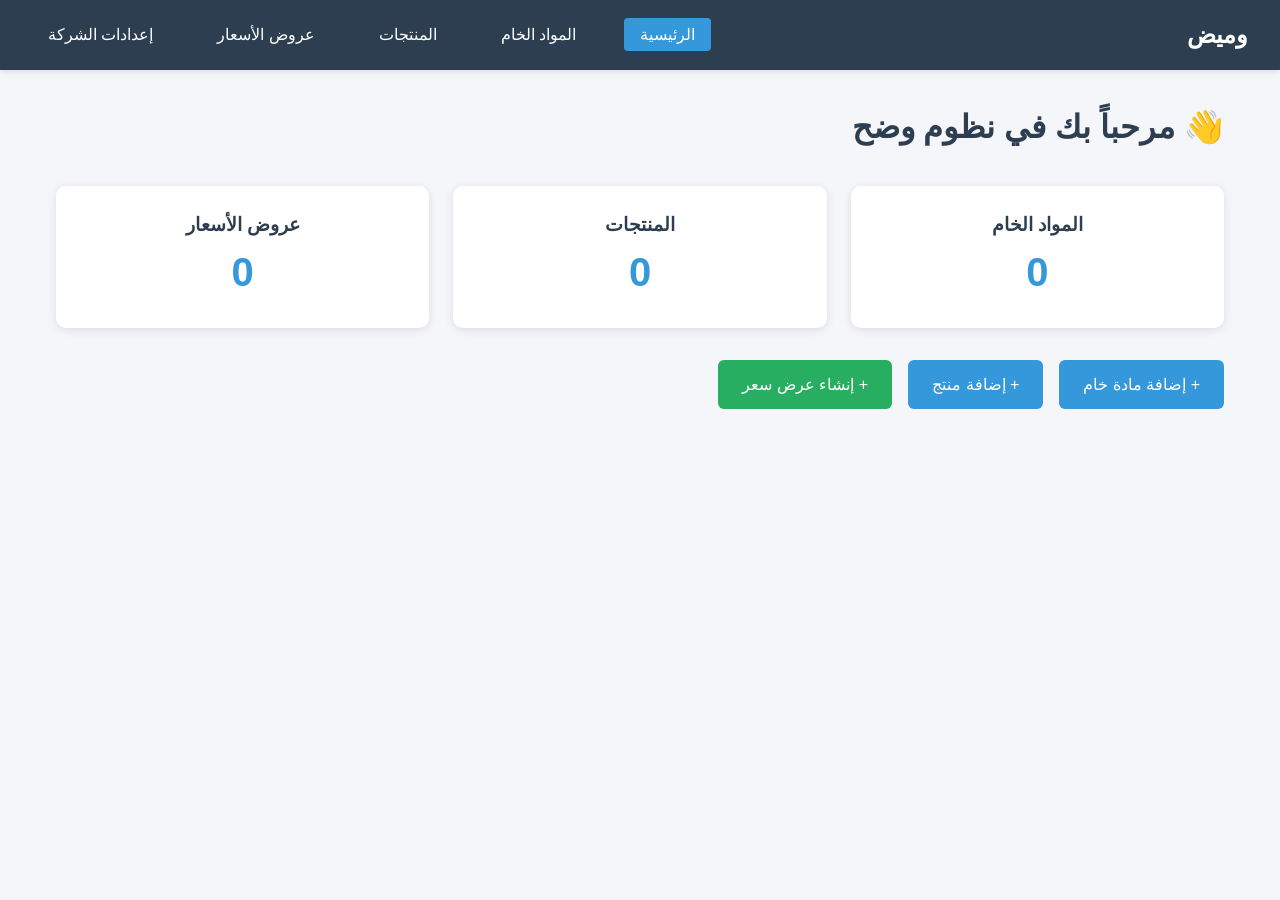
==== index.html @ 57b64fdf "Add files via upload" ====
<!DOCTYPE html>
<html lang="ar" dir="rtl">
<head>
    <meta charset="UTF-8">
    <meta name="viewport" content="width=device-width, initial-scale=1.0">
    <title>وميض - نظام التكاليف والأسعار</title>
    <link rel="stylesheet" href="styles.css">
</head>
<body>
    <nav class="navbar">
        <div class="logo" id="companyLogo">وميض</div>
        <ul class="nav-links">
            <li><a href="index.html" class="active">الرئيسية</a></li>
            <li><a href="materials.html">المواد الخام</a></li>
            <li><a href="products.html">المنتجات</a></li>
            <li><a href="quotes.html">عروض الأسعار</a></li>
            <li><a href="company.html">إعدادات الشركة</a></li>
        </ul>
    </nav>

    <div class="container">
        <h1>👋 مرحباً بك في نظوم وضح</h1>
        <div class="stats-grid">
            <div class="stat-card">
                <h3>المواد الخام</h3>
                <p class="stat-number" id="materialsCount">0</p>
            </div>
            <div class="stat-card">
                <h3>المنتجات</h3>
                <p class="stat-number" id="productsCount">0</p>
            </div>
            <div class="stat-card">
                <h3>عروض الأسعار</h3>
                <p class="stat-number" id="quotesCount">0</p>
            </div>
        </div>

        <div class="quick-actions">
            <a href="materials.html" class="btn btn-primary">+ إضافة مادة خام</a>
            <a href="products.html" class="btn btn-primary">+ إضافة منتج</a>
            <a href="quotes.html" class="btn btn-success">+ إنشاء عرض سعر</a>
        </div>
    </div>

    <script src="app.js"></script>
    <script>
        document.addEventListener('DOMContentLoaded', () => {
            updateDashboard();
            loadCompanyInfo();
        });
    </script>
</body>
</html>
---- styles.css ----
:root {
    --primary: #2c3e50;
    --secondary: #3498db;
    --success: #27ae60;
    --danger: #e74c3c;
    --warning: #f39c12;
    --light: #ecf0f1;
    --dark: #1a252f;
}

* { margin: 0; padding: 0; box-sizing: border-box; }
body { 
    font-family: 'Segoe UI', Tahoma, Geneva, Verdana, sans-serif; 
    background: #f5f6fa; 
    color: #2c3e50;
    line-height: 1.6;
}

/* Navbar */
.navbar {
    background: var(--primary);
    color: white;
    padding: 1rem 2rem;
    display: flex;
    justify-content: space-between;
    align-items: center;
    box-shadow: 0 2px 5px rgba(0,0,0,0.1);
}
.logo { font-size: 1.5rem; font-weight: bold; }
.nav-links { display: flex; list-style: none; gap: 2rem; }
.nav-links a { 
    color: white; 
    text-decoration: none; 
    padding: 0.5rem 1rem; 
    border-radius: 4px; 
    transition: 0.3s;
}
.nav-links a:hover, .nav-links a.active { background: var(--secondary); }

/* Container */
.container { max-width: 1200px; margin: 2rem auto; padding: 0 1rem; }

/* Stats */
.stats-grid { 
    display: grid; 
    grid-template-columns: repeat(auto-fit, minmax(200px, 1fr)); 
    gap: 1.5rem; 
    margin: 2rem 0;
}
.stat-card { 
    background: white; 
    padding: 1.5rem; 
    border-radius: 10px; 
    box-shadow: 0 2px 10px rgba(0,0,0,0.1);
    text-align: center;
}
.stat-number { font-size: 2.5rem; color: var(--secondary); font-weight: bold; }

/* Buttons */
.btn { 
    padding: 0.75rem 1.5rem; 
    border: none; 
    border-radius: 6px; 
    cursor: pointer; 
    font-size: 1rem;
    transition: 0.3s; 
    text-decoration: none; 
    display: inline-block;
}
.btn-primary { background: var(--secondary); color: white; }
.btn-success { background: var(--success); color: white; }
.btn-danger { background: var(--danger); color: white; }
.btn-secondary { background: #95a5a6; color: white; }
.btn-toggle { background: var(--light); color: var(--dark); }
.btn-toggle.active { background: var(--secondary); color: white; }
.btn:hover { opacity: 0.9; transform: translateY(-1px); }

.quick-actions { display: flex; gap: 1rem; margin-top: 2rem; flex-wrap: wrap; }

/* Forms */
.form-section { 
    background: white; 
    padding: 2rem; 
    border-radius: 10px; 
    margin: 2rem 0;
    box-shadow: 0 2px 10px rgba(0,0,0,0.1);
}
.form-row { display: grid; grid-template-columns: repeat(auto-fit, minmax(250px, 1fr)); gap: 1rem; margin-bottom: 1rem; }
.form-group { display: flex; flex-direction: column; }
.form-group label { margin-bottom: 0.5rem; font-weight: 600; }
.form-group.required label::after { content: " *"; color: var(--danger); }
.form-group input, .form-group select, .form-group textarea {
    padding: 0.75rem;
    border: 1px solid #ddd;
    border-radius: 6px;
    font-size: 1rem;
}
.image-preview { max-width: 100px; max-height: 100px; margin-top: 0.5rem; border-radius: 6px; }

/* View Toggle */
.page-header { display: flex; justify-content: space-between; align-items: center; flex-wrap: wrap; gap: 1rem; }

/* Cards View */
.items-container { margin-top: 2rem; }
.cards-view { display: grid; grid-template-columns: repeat(auto-fill, minmax(280px, 1fr)); gap: 1.5rem; }
.card { 
    background: white; 
    border-radius: 10px; 
    overflow: hidden; 
    box-shadow: 0 2px 10px rgba(0,0,0,0.1);
    transition: 0.3s;
}
.card:hover { transform: translateY(-5px); box-shadow: 0 5px 20px rgba(0,0,0,0.15); }
.card-image { width: 100%; height: 180px; object-fit: cover; background: #f0f0f0; }
.card-body { padding: 1.5rem; }
.card-title { font-size: 1.25rem; margin-bottom: 0.5rem; }
.card-price { color: var(--success); font-size: 1.1rem; font-weight: bold; }
.card-stock { color: var(--warning); font-size: 0.9rem; }
.card-actions { display: flex; gap: 0.5rem; margin-top: 1rem; }

/* List View */
.list-view { display: flex; flex-direction: column; gap: 1rem; }
.list-item { 
    background: white; 
    padding: 1rem; 
    border-radius: 8px; 
    display: flex;
    align-items: center;
    gap: 1rem;
    box-shadow: 0 1px 5px rgba(0,0,0,0.1);
}
.list-item img { width: 60px; height: 60px; object-fit: cover; border-radius: 6px; }
.list-item-info { flex: 1; }
.list-item-actions { display: flex; gap: 0.5rem; }

/* BOM Section */
.bom-section { 
    background: #f8f9fa; 
    padding: 1.5rem; 
    border-radius: 8px; 
    margin: 1.5rem 0;
}
.bom-row { 
    display: grid; 
    grid-template-columns: 2fr 1fr 1fr auto; 
    gap: 1rem; 
    align-items: end;
    margin-bottom: 0.5rem;
}
.bom-cost { color: var(--success); font-weight: bold; }

/* Pricing */
.pricing-strategy { 
    background: #e8f5e9; 
    padding: 1.5rem; 
    border-radius: 8px; 
    margin: 1.5rem 0;
}
.calculation-preview { 
    background: white; 
    padding: 1rem; 
    border-radius: 6px; 
    margin-top: 1rem;
    border-right: 4px solid var(--success);
}

/* Quotes */
.quote-summary { 
    background: var(--primary); 
    color: white; 
    padding: 1.5rem; 
    border-radius: 8px;
    margin: 1.5rem 0; 
    font-size: 1.25rem;
}

/* Print Styles */
@media print {
    body * { visibility: hidden; }
    #printTemplate, #printTemplate * { visibility: visible; }
    #printTemplate { 
        display: block !important; 
        position: absolute; 
        left: 0; 
        top: 0;
        width: 100%;
    }
}
.print-quote { padding: 2rem; }
.print-header { display: flex; justify-content: space-between; align-items: center; margin-bottom: 2rem; }
.print-table { width: 100%; border-collapse: collapse; margin: 1rem 0; }
.print-table th, .print-table td { border: 1px solid #333; padding: 0.75rem; text-align: right; }
.print-table th { background: #f0f0f0; }
.print-footer { text-align: center; margin-top: 2rem; color: #666; }

/* Danger Zone */
.danger-zone { 
    background: #fee; 
    border: 2px solid var(--danger); 
    padding: 2rem; 
    border-radius: 10px;
    margin-top: 2rem;
}
.danger-zone h3 { color: var(--danger); margin-bottom: 1rem; }

/* Responsive */
@media (max-width: 768px) {
    .navbar { flex-direction: column; gap: 1rem; }
    .nav-links { gap: 1rem; flex-wrap: wrap; justify-content: center; }
    .bom-row { grid-template-columns: 1fr; }
}
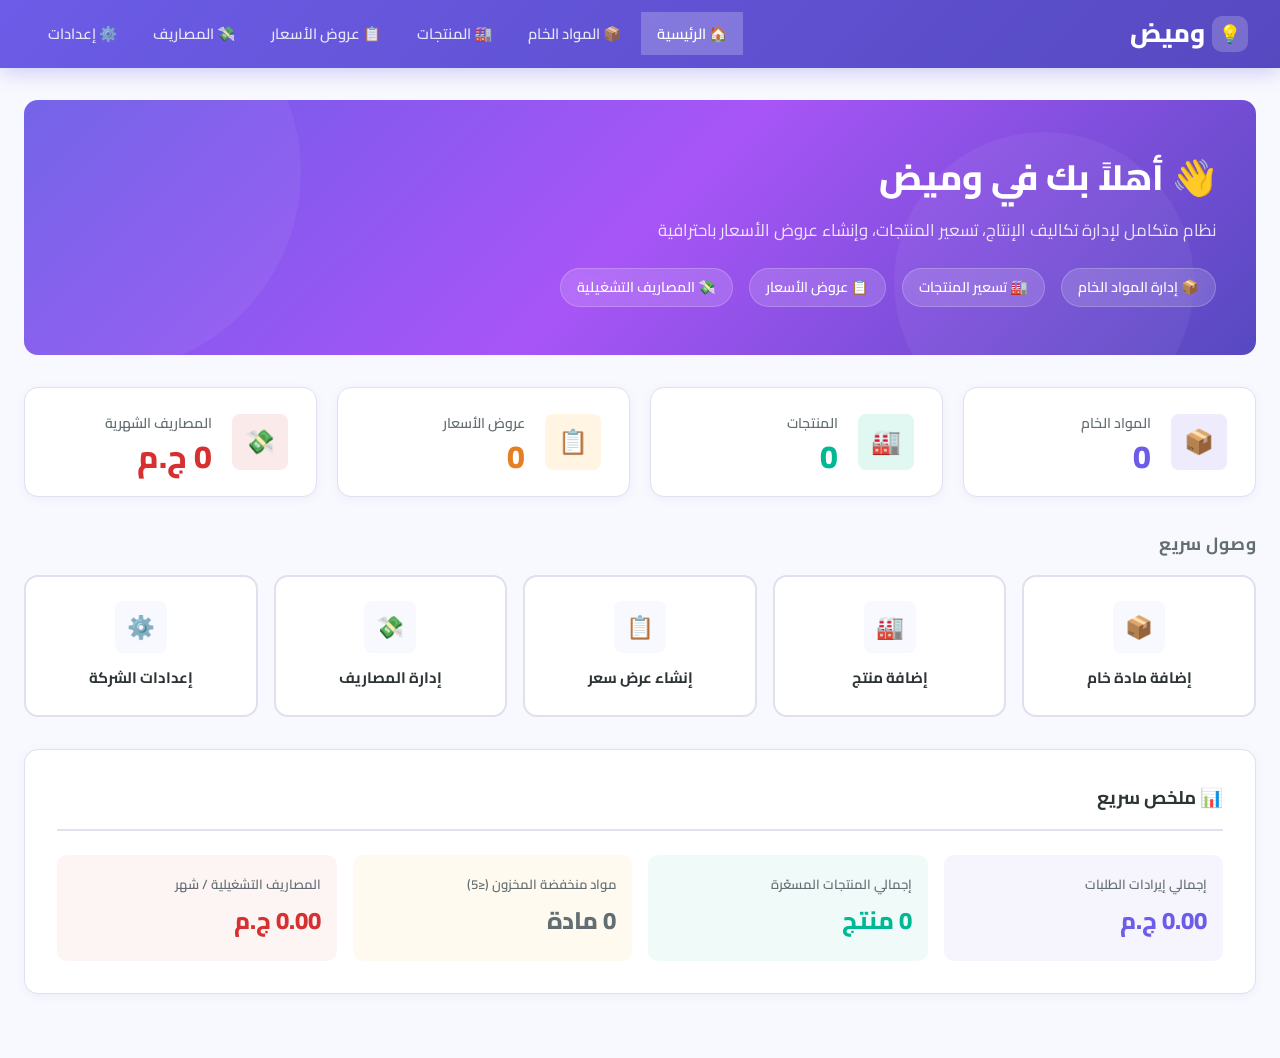
==== commit 620b5740: "feat: modern UI redesign, package system, expenses, edit functionality, price rounding" ====
--- a/index.html
+++ b/index.html
@@ -8,37 +8,100 @@
 </head>
 <body>
     <nav class="navbar">
-        <div class="logo" id="companyLogo">وميض</div>
+        <div class="logo">
+            <div class="logo-icon">💡</div>
+            <span id="companyLogo">وميض</span>
+        </div>
         <ul class="nav-links">
-            <li><a href="index.html" class="active">الرئيسية</a></li>
-            <li><a href="materials.html">المواد الخام</a></li>
-            <li><a href="products.html">المنتجات</a></li>
-            <li><a href="quotes.html">عروض الأسعار</a></li>
-            <li><a href="company.html">إعدادات الشركة</a></li>
+            <li><a href="index.html" class="active">🏠 الرئيسية</a></li>
+            <li><a href="materials.html">📦 المواد الخام</a></li>
+            <li><a href="products.html">🏭 المنتجات</a></li>
+            <li><a href="quotes.html">📋 عروض الأسعار</a></li>
+            <li><a href="expenses.html">💸 المصاريف</a></li>
+            <li><a href="company.html">⚙️ إعدادات</a></li>
         </ul>
     </nav>
 
+    <div class="toast-container" id="toastContainer"></div>
+
     <div class="container">
-        <h1>👋 مرحباً بك في نظوم وضح</h1>
-        <div class="stats-grid">
-            <div class="stat-card">
-                <h3>المواد الخام</h3>
-                <p class="stat-number" id="materialsCount">0</p>
-            </div>
-            <div class="stat-card">
-                <h3>المنتجات</h3>
-                <p class="stat-number" id="productsCount">0</p>
-            </div>
-            <div class="stat-card">
-                <h3>عروض الأسعار</h3>
-                <p class="stat-number" id="quotesCount">0</p>
+        <!-- Hero Section -->
+        <div class="hero">
+            <div class="hero-content">
+                <h1>👋 أهلاً بك في <span id="heroCompanyName">وميض</span></h1>
+                <p>نظام متكامل لإدارة تكاليف الإنتاج، تسعير المنتجات، وإنشاء عروض الأسعار باحترافية</p>
+                <div class="hero-badges">
+                    <span class="hero-badge">📦 إدارة المواد الخام</span>
+                    <span class="hero-badge">🏭 تسعير المنتجات</span>
+                    <span class="hero-badge">📋 عروض الأسعار</span>
+                    <span class="hero-badge">💸 المصاريف التشغيلية</span>
+                </div>
             </div>
         </div>
 
+        <!-- Stats Grid -->
+        <div class="stats-grid">
+            <div class="stat-card">
+                <div class="stat-icon purple">📦</div>
+                <div class="stat-info">
+                    <h3>المواد الخام</h3>
+                    <div class="stat-number purple" id="materialsCount">0</div>
+                </div>
+            </div>
+            <div class="stat-card">
+                <div class="stat-icon green">🏭</div>
+                <div class="stat-info">
+                    <h3>المنتجات</h3>
+                    <div class="stat-number green" id="productsCount">0</div>
+                </div>
+            </div>
+            <div class="stat-card">
+                <div class="stat-icon orange">📋</div>
+                <div class="stat-info">
+                    <h3>عروض الأسعار</h3>
+                    <div class="stat-number orange" id="quotesCount">0</div>
+                </div>
+            </div>
+            <div class="stat-card">
+                <div class="stat-icon red">💸</div>
+                <div class="stat-info">
+                    <h3>المصاريف الشهرية</h3>
+                    <div class="stat-number red" id="expensesTotal">0</div>
+                </div>
+            </div>
+        </div>
+
+        <!-- Quick Actions -->
+        <h2 style="font-size:1.1rem; font-weight:700; color:var(--gray); margin-bottom:1rem; text-transform:uppercase; letter-spacing:0.5px;">وصول سريع</h2>
         <div class="quick-actions">
-            <a href="materials.html" class="btn btn-primary">+ إضافة مادة خام</a>
-            <a href="products.html" class="btn btn-primary">+ إضافة منتج</a>
-            <a href="quotes.html" class="btn btn-success">+ إنشاء عرض سعر</a>
+            <a href="materials.html" class="action-card">
+                <div class="icon">📦</div>
+                <span>إضافة مادة خام</span>
+            </a>
+            <a href="products.html" class="action-card">
+                <div class="icon">🏭</div>
+                <span>إضافة منتج</span>
+            </a>
+            <a href="quotes.html" class="action-card">
+                <div class="icon">📋</div>
+                <span>إنشاء عرض سعر</span>
+            </a>
+            <a href="expenses.html" class="action-card">
+                <div class="icon">💸</div>
+                <span>إدارة المصاريف</span>
+            </a>
+            <a href="company.html" class="action-card">
+                <div class="icon">⚙️</div>
+                <span>إعدادات الشركة</span>
+            </a>
+        </div>
+
+        <!-- Recent Activity -->
+        <div class="form-section">
+            <h2>📊 ملخص سريع</h2>
+            <div id="dashboardSummary" style="color:var(--gray); font-size:0.95rem; line-height:2;">
+                جاري التحميل...
+            </div>
         </div>
     </div>
 
@@ -47,7 +110,52 @@
         document.addEventListener('DOMContentLoaded', () => {
             updateDashboard();
             loadCompanyInfo();
+            renderDashboardSummary();
         });
+
+        function renderDashboardSummary() {
+            const mats = getData('materials');
+            const prods = getData('products');
+            const quotes = getData('quotes');
+            const expenses = getData('expenses');
+            const company = JSON.parse(localStorage.getItem('wamid_company') || '{}');
+            
+            if(company.name) {
+                document.getElementById('heroCompanyName').textContent = company.name;
+            }
+
+            const monthlyExp = expenses.filter(e => e.period === 'monthly').reduce((s, e) => s + e.amount, 0);
+            const yearlyExp = expenses.filter(e => e.period === 'yearly').reduce((s, e) => s + e.amount / 12, 0);
+            const totalMonthly = monthlyExp + yearlyExp;
+
+            document.getElementById('expensesTotal').textContent = totalMonthly.toFixed(0) + ' ج.م';
+
+            const rev = quotes.reduce((s, q) => s + q.total, 0);
+            const lowStock = mats.filter(m => m.stock <= 5);
+
+            const summary = document.getElementById('dashboardSummary');
+            summary.innerHTML = `
+                <div style="display:grid; grid-template-columns: repeat(auto-fit, minmax(200px,1fr)); gap:1rem;">
+                    <div style="background:rgba(108,92,231,0.06); padding:1rem; border-radius:10px;">
+                        <div style="font-size:0.82rem; color:var(--gray); font-weight:600;">إجمالي إيرادات الطلبات</div>
+                        <div style="font-size:1.5rem; font-weight:800; color:var(--primary);">${rev.toFixed(2)} ج.م</div>
+                    </div>
+                    <div style="background:rgba(0,184,148,0.06); padding:1rem; border-radius:10px;">
+                        <div style="font-size:0.82rem; color:var(--gray); font-weight:600;">إجمالي المنتجات المسعّرة</div>
+                        <div style="font-size:1.5rem; font-weight:800; color:var(--secondary);">${prods.length} منتج</div>
+                    </div>
+                    <div style="background:${lowStock.length > 0 ? 'rgba(214,48,49,0.06)' : 'rgba(253,203,110,0.1)'}; padding:1rem; border-radius:10px;">
+                        <div style="font-size:0.82rem; color:var(--gray); font-weight:600;">مواد منخفضة المخزون (≤5)</div>
+                        <div style="font-size:1.5rem; font-weight:800; color:${lowStock.length > 0 ? 'var(--danger)' : 'var(--gray)'};">${lowStock.length} مادة</div>
+                    </div>
+                    <div style="background:rgba(214,48,49,0.05); padding:1rem; border-radius:10px;">
+                        <div style="font-size:0.82rem; color:var(--gray); font-weight:600;">المصاريف التشغيلية / شهر</div>
+                        <div style="font-size:1.5rem; font-weight:800; color:var(--danger);">${totalMonthly.toFixed(2)} ج.م</div>
+                    </div>
+                </div>
+                ${lowStock.length > 0 ? `<div style="margin-top:1rem; background:rgba(214,48,49,0.06); border:1px solid rgba(214,48,49,0.2); border-radius:8px; padding:0.75rem 1rem; font-size:0.88rem; color:var(--danger);">⚠️ مواد تحتاج تعبئة: ${lowStock.map(m=>m.name).join('، ')}</div>` : ''}
+            `;
+        }
     </script>
 </body>
 </html>
--- a/styles.css
+++ b/styles.css
@@ -1,190 +1,275 @@
+@import url('https://fonts.googleapis.com/css2?family=Cairo:wght@400;500;600;700;800&display=swap');
+
 :root {
-    --primary: #2c3e50;
-    --secondary: #3498db;
-    --success: #27ae60;
-    --danger: #e74c3c;
-    --warning: #f39c12;
-    --light: #ecf0f1;
-    --dark: #1a252f;
+    --primary: #6C5CE7;
+    --primary-dark: #5649c0;
+    --primary-light: #a29bfe;
+    --secondary: #00B894;
+    --secondary-dark: #009a7a;
+    --accent: #FDCB6E;
+    --danger: #d63031;
+    --danger-light: #ff7675;
+    --warning: #e17055;
+    --info: #0984e3;
+    --light: #F8F9FE;
+    --dark: #2D3436;
+    --gray: #636e72;
+    --gray-light: #b2bec3;
+    --border: #e0e0ee;
+    --white: #ffffff;
+    --shadow-sm: 0 2px 8px rgba(108,92,231,0.08);
+    --shadow-md: 0 4px 20px rgba(108,92,231,0.12);
+    --shadow-lg: 0 8px 40px rgba(108,92,231,0.15);
+    --radius: 14px;
+    --radius-sm: 8px;
+    --transition: 0.25s ease;
 }
 
 * { margin: 0; padding: 0; box-sizing: border-box; }
 body { 
-    font-family: 'Segoe UI', Tahoma, Geneva, Verdana, sans-serif; 
-    background: #f5f6fa; 
-    color: #2c3e50;
-    line-height: 1.6;
-}
-
-/* Navbar */
+    font-family: 'Cairo', 'Segoe UI', Tahoma, Geneva, Verdana, sans-serif; 
+    background: var(--light); 
+    color: var(--dark);
+    line-height: 1.7;
+    min-height: 100vh;
+}
+
+/* ==================== NAVBAR ==================== */
 .navbar {
-    background: var(--primary);
+    background: linear-gradient(135deg, var(--primary) 0%, var(--primary-dark) 100%);
     color: white;
-    padding: 1rem 2rem;
+    padding: 0 2rem;
     display: flex;
     justify-content: space-between;
     align-items: center;
-    box-shadow: 0 2px 5px rgba(0,0,0,0.1);
-}
-.logo { font-size: 1.5rem; font-weight: bold; }
-.nav-links { display: flex; list-style: none; gap: 2rem; }
-.nav-links a { 
-    color: white; 
-    text-decoration: none; 
-    padding: 0.5rem 1rem; 
-    border-radius: 4px; 
-    transition: 0.3s;
-}
-.nav-links a:hover, .nav-links a.active { background: var(--secondary); }
-
-/* Container */
-.container { max-width: 1200px; margin: 2rem auto; padding: 0 1rem; }
-
-/* Stats */
-.stats-grid { 
-    display: grid; 
-    grid-template-columns: repeat(auto-fit, minmax(200px, 1fr)); 
-    gap: 1.5rem; 
-    margin: 2rem 0;
-}
-.stat-card { 
-    background: white; 
-    padding: 1.5rem; 
-    border-radius: 10px; 
-    box-shadow: 0 2px 10px rgba(0,0,0,0.1);
-    text-align: center;
-}
-.stat-number { font-size: 2.5rem; color: var(--secondary); font-weight: bold; }
-
-/* Buttons */
-.btn { 
-    padding: 0.75rem 1.5rem; 
-    border: none; 
-    border-radius: 6px; 
-    cursor: pointer; 
-    font-size: 1rem;
-    transition: 0.3s; 
-    text-decoration: none; 
-    display: inline-block;
-}
-.btn-primary { background: var(--secondary); color: white; }
-.btn-success { background: var(--success); color: white; }
+    box-shadow: 0 4px 20px rgba(108,92,231,0.3);
+    position: sticky;
+    top: 0;
+    z-index: 1000;
+    height: 68px;
+}
+.logo { font-size: 1.6rem; font-weight: 800; letter-spacing: -0.5px; display: flex; align-items: center; gap: 0.5rem; }
+.logo-icon { width: 36px; height: 36px; background: rgba(255,255,255,0.2); border-radius: 10px; display: flex; align-items: center; justify-content: center; font-size: 1.1rem; }
+.nav-links { display: flex; list-style: none; gap: 0.25rem; align-items: center; }
+.nav-links a { color: rgba(255,255,255,0.85); text-decoration: none; padding: 0.5rem 1rem; border-radius: var(--radius-xs); transition: var(--transition); font-weight: 600; font-size: 0.92rem; white-space: nowrap; }
+.nav-links a:hover { background: rgba(255,255,255,0.15); color: white; }
+.nav-links a.active { background: rgba(255,255,255,0.22); color: white; }
+
+/* ==================== CONTAINER ==================== */
+.container { max-width: 1280px; margin: 0 auto; padding: 2rem 1.5rem; }
+
+/* ==================== PAGE HEADER ==================== */
+.page-header { display: flex; justify-content: space-between; align-items: center; flex-wrap: wrap; gap: 1rem; margin-bottom: 2rem; }
+.page-title { font-size: 1.8rem; font-weight: 800; color: var(--dark); }
+.page-title span { color: var(--primary); }
+
+/* ==================== HERO ==================== */
+.hero {
+    background: linear-gradient(135deg, var(--primary) 0%, #a855f7 50%, var(--primary-dark) 100%);
+    border-radius: var(--radius);
+    padding: 3rem 2.5rem;
+    color: white;
+    margin-bottom: 2rem;
+    position: relative;
+    overflow: hidden;
+}
+.hero::before { content: ''; position: absolute; top: -50%; left: -10%; width: 400px; height: 400px; background: rgba(255,255,255,0.05); border-radius: 50%; }
+.hero::after { content: ''; position: absolute; bottom: -30%; right: 5%; width: 300px; height: 300px; background: rgba(255,255,255,0.05); border-radius: 50%; }
+.hero-content { position: relative; z-index: 1; }
+.hero h1 { font-size: 2.2rem; font-weight: 800; margin-bottom: 0.5rem; }
+.hero p { font-size: 1.05rem; opacity: 0.85; margin-bottom: 1.5rem; }
+.hero-badges { display: flex; gap: 1rem; flex-wrap: wrap; }
+.hero-badge { background: rgba(255,255,255,0.15); backdrop-filter: blur(10px); border: 1px solid rgba(255,255,255,0.2); padding: 0.4rem 1rem; border-radius: 50px; font-size: 0.88rem; font-weight: 600; }
+
+/* ==================== STATS ==================== */
+.stats-grid { display: grid; grid-template-columns: repeat(auto-fit, minmax(200px, 1fr)); gap: 1.25rem; margin-bottom: 2rem; }
+.stat-card { background: var(--white); padding: 1.5rem 1.75rem; border-radius: var(--radius); box-shadow: var(--shadow-sm); display: flex; align-items: center; gap: 1.25rem; transition: var(--transition); border: 1px solid var(--border); text-decoration: none; color: var(--dark); }
+.stat-card:hover { transform: translateY(-4px); box-shadow: var(--shadow-md); }
+.stat-icon { width: 56px; height: 56px; border-radius: var(--radius-sm); display: flex; align-items: center; justify-content: center; font-size: 1.5rem; flex-shrink: 0; }
+.stat-icon.purple { background: rgba(108,92,231,0.12); }
+.stat-icon.green { background: rgba(0,184,148,0.12); }
+.stat-icon.orange { background: rgba(253,203,110,0.2); }
+.stat-icon.red { background: rgba(214,48,49,0.1); }
+.stat-icon.blue { background: rgba(9,132,227,0.1); }
+.stat-info h3 { font-size: 0.88rem; color: var(--gray); font-weight: 600; margin-bottom: 0.25rem; }
+.stat-number { font-size: 2rem; color: var(--dark); font-weight: 800; line-height: 1; }
+.stat-number.purple { color: var(--primary); }
+.stat-number.green { color: var(--secondary); }
+.stat-number.orange { color: #e67e22; }
+.stat-number.red { color: var(--danger); }
+.stat-number.blue { color: var(--info); }
+
+/* ==================== QUICK ACTIONS ==================== */
+.quick-actions { display: grid; grid-template-columns: repeat(auto-fit, minmax(200px, 1fr)); gap: 1rem; margin-bottom: 2rem; }
+.action-card { background: var(--white); border: 2px solid var(--border); border-radius: var(--radius); padding: 1.5rem; text-align: center; text-decoration: none; color: var(--dark); transition: var(--transition); display: flex; flex-direction: column; align-items: center; gap: 0.75rem; }
+.action-card:hover { border-color: var(--primary); background: rgba(108,92,231,0.04); transform: translateY(-3px); box-shadow: var(--shadow-sm); }
+.action-card .icon { width: 52px; height: 52px; border-radius: var(--radius-sm); display: flex; align-items: center; justify-content: center; font-size: 1.4rem; background: var(--light); }
+.action-card:hover .icon { background: rgba(108,92,231,0.1); }
+.action-card span { font-weight: 700; font-size: 0.95rem; }
+
+/* ==================== BUTTONS ==================== */
+.btn { padding: 0.65rem 1.4rem; border: none; border-radius: var(--radius-sm); cursor: pointer; font-size: 0.95rem; font-weight: 600; transition: var(--transition); text-decoration: none; display: inline-flex; align-items: center; gap: 0.4rem; font-family: inherit; }
+.btn-primary { background: var(--primary); color: white; }
+.btn-primary:hover { background: var(--primary-dark); transform: translateY(-2px); box-shadow: 0 4px 14px rgba(108,92,231,0.35); }
+.btn-success { background: var(--secondary); color: white; }
+.btn-success:hover { background: var(--secondary-dark); transform: translateY(-2px); box-shadow: 0 4px 14px rgba(0,184,148,0.35); }
 .btn-danger { background: var(--danger); color: white; }
-.btn-secondary { background: #95a5a6; color: white; }
-.btn-toggle { background: var(--light); color: var(--dark); }
-.btn-toggle.active { background: var(--secondary); color: white; }
-.btn:hover { opacity: 0.9; transform: translateY(-1px); }
-
-.quick-actions { display: flex; gap: 1rem; margin-top: 2rem; flex-wrap: wrap; }
-
-/* Forms */
-.form-section { 
-    background: white; 
-    padding: 2rem; 
-    border-radius: 10px; 
-    margin: 2rem 0;
-    box-shadow: 0 2px 10px rgba(0,0,0,0.1);
-}
-.form-row { display: grid; grid-template-columns: repeat(auto-fit, minmax(250px, 1fr)); gap: 1rem; margin-bottom: 1rem; }
+.btn-danger:hover { background: #b71c1c; transform: translateY(-2px); }
+.btn-secondary { background: var(--gray-light); color: var(--dark); }
+.btn-secondary:hover { background: #95a5a6; transform: translateY(-2px); }
+.btn-outline { background: transparent; color: var(--primary); border: 2px solid var(--primary); }
+.btn-outline:hover { background: var(--primary); color: white; }
+.btn-warning { background: var(--warning); color: white; }
+.btn-warning:hover { background: #c0392b; transform: translateY(-2px); }
+.btn-sm { padding: 0.4rem 0.9rem; font-size: 0.82rem; }
+.btn-lg { padding: 0.9rem 2rem; font-size: 1.05rem; }
+.btn-block { width: 100%; justify-content: center; }
+.btn-toggle { background: var(--light); color: var(--gray); border: 1px solid var(--border); }
+.btn-toggle.active { background: var(--primary); color: white; border-color: var(--primary); }
+
+/* ==================== FORMS ==================== */
+.form-section { background: var(--white); padding: 2rem; border-radius: var(--radius); margin-bottom: 2rem; box-shadow: var(--shadow-sm); border: 1px solid var(--border); }
+.form-section h2 { font-size: 1.15rem; font-weight: 700; color: var(--dark); margin-bottom: 1.5rem; padding-bottom: 1rem; border-bottom: 2px solid var(--border); display: flex; align-items: center; gap: 0.75rem; }
+.form-row { display: grid; grid-template-columns: repeat(auto-fit, minmax(220px, 1fr)); gap: 1.25rem; margin-bottom: 1.25rem; }
 .form-group { display: flex; flex-direction: column; }
-.form-group label { margin-bottom: 0.5rem; font-weight: 600; }
+.form-group label { margin-bottom: 0.45rem; font-weight: 600; font-size: 0.9rem; color: var(--gray); }
 .form-group.required label::after { content: " *"; color: var(--danger); }
-.form-group input, .form-group select, .form-group textarea {
-    padding: 0.75rem;
-    border: 1px solid #ddd;
-    border-radius: 6px;
-    font-size: 1rem;
-}
-.image-preview { max-width: 100px; max-height: 100px; margin-top: 0.5rem; border-radius: 6px; }
-
-/* View Toggle */
-.page-header { display: flex; justify-content: space-between; align-items: center; flex-wrap: wrap; gap: 1rem; }
-
-/* Cards View */
-.items-container { margin-top: 2rem; }
-.cards-view { display: grid; grid-template-columns: repeat(auto-fill, minmax(280px, 1fr)); gap: 1.5rem; }
-.card { 
-    background: white; 
-    border-radius: 10px; 
-    overflow: hidden; 
-    box-shadow: 0 2px 10px rgba(0,0,0,0.1);
-    transition: 0.3s;
-}
-.card:hover { transform: translateY(-5px); box-shadow: 0 5px 20px rgba(0,0,0,0.15); }
-.card-image { width: 100%; height: 180px; object-fit: cover; background: #f0f0f0; }
-.card-body { padding: 1.5rem; }
-.card-title { font-size: 1.25rem; margin-bottom: 0.5rem; }
-.card-price { color: var(--success); font-size: 1.1rem; font-weight: bold; }
-.card-stock { color: var(--warning); font-size: 0.9rem; }
-.card-actions { display: flex; gap: 0.5rem; margin-top: 1rem; }
-
-/* List View */
-.list-view { display: flex; flex-direction: column; gap: 1rem; }
-.list-item { 
-    background: white; 
-    padding: 1rem; 
-    border-radius: 8px; 
-    display: flex;
-    align-items: center;
-    gap: 1rem;
-    box-shadow: 0 1px 5px rgba(0,0,0,0.1);
-}
-.list-item img { width: 60px; height: 60px; object-fit: cover; border-radius: 6px; }
+.form-group input, .form-group select, .form-group textarea { padding: 0.7rem 0.9rem; border: 1.5px solid var(--border); border-radius: var(--radius-sm); font-size: 0.95rem; font-family: inherit; color: var(--dark); background: var(--white); transition: var(--transition); }
+.form-group input:focus, .form-group select:focus, .form-group textarea:focus { outline: none; border-color: var(--primary); box-shadow: 0 0 0 3px rgba(108,92,231,0.1); }
+.form-group input[readonly] { background: var(--light); color: var(--gray); }
+.image-preview { max-width: 90px; max-height: 90px; margin-top: 0.5rem; border-radius: var(--radius-sm); border: 2px solid var(--border); object-fit: cover; }
+.help-text { font-size: 0.8rem; color: var(--gray); margin-top: 0.3rem; }
+
+.input-group { display: flex; border: 1.5px solid var(--border); border-radius: var(--radius-sm); overflow: hidden; transition: var(--transition); }
+.input-group:focus-within { border-color: var(--primary); box-shadow: 0 0 0 3px rgba(108,92,231,0.1); }
+.input-group input, .input-group select { border: none !important; box-shadow: none !important; border-radius: 0 !important; flex: 1; }
+.input-group .input-suffix { background: var(--light); padding: 0.7rem 0.9rem; color: var(--gray); font-size: 0.88rem; font-weight: 600; display: flex; align-items: center; white-space: nowrap; border-right: 1.5px solid var(--border); }
+
+/* ==================== PACKAGE TOGGLE ==================== */
+.package-toggle-row { background: rgba(108,92,231,0.05); border: 1.5px solid rgba(108,92,231,0.2); border-radius: var(--radius-sm); padding: 1rem 1.25rem; margin-bottom: 1.25rem; display: flex; align-items: center; gap: 1rem; flex-wrap: wrap; }
+.toggle-switch { position: relative; width: 48px; height: 26px; flex-shrink: 0; }
+.toggle-switch input { opacity: 0; width: 0; height: 0; }
+.toggle-slider { position: absolute; cursor: pointer; top: 0; left: 0; right: 0; bottom: 0; background: var(--gray-light); border-radius: 26px; transition: var(--transition); }
+.toggle-slider::before { content: ''; position: absolute; width: 18px; height: 18px; left: 4px; bottom: 4px; background: white; border-radius: 50%; transition: var(--transition); }
+input:checked + .toggle-slider { background: var(--primary); }
+input:checked + .toggle-slider::before { transform: translateX(22px); }
+.toggle-label { font-weight: 600; font-size: 0.95rem; color: var(--dark); }
+.toggle-desc { font-size: 0.82rem; color: var(--gray); }
+.package-fields { display: none; background: rgba(108,92,231,0.03); border: 1.5px dashed rgba(108,92,231,0.25); border-radius: var(--radius-sm); padding: 1.25rem; margin-bottom: 1.25rem; }
+.package-fields.visible { display: block; }
+
+/* ==================== CARDS ==================== */
+.items-container { margin-top: 0; }
+.cards-view { display: grid; grid-template-columns: repeat(auto-fill, minmax(290px, 1fr)); gap: 1.5rem; }
+.card { background: var(--white); border-radius: var(--radius); overflow: hidden; box-shadow: var(--shadow-sm); border: 1px solid var(--border); transition: var(--transition); }
+.card:hover { transform: translateY(-5px); box-shadow: var(--shadow-md); }
+.card-accent-bar { height: 5px; }
+.card-image { width: 100%; height: 175px; object-fit: cover; background: var(--light); display: flex; align-items: center; justify-content: center; }
+.card-body { padding: 1.25rem 1.5rem 1.5rem; }
+.card-title { font-size: 1.1rem; font-weight: 700; margin-bottom: 0.5rem; color: var(--dark); }
+.card-meta { display: flex; flex-direction: column; gap: 0.3rem; margin-bottom: 1rem; }
+.card-meta p { font-size: 0.88rem; color: var(--gray); }
+.card-price { font-size: 1rem; font-weight: 700; color: var(--secondary); }
+.card-stock { font-size: 0.88rem; color: var(--warning); }
+.card-final-price { font-size: 1.1rem; font-weight: 800; color: var(--primary); }
+.card-profit { font-size: 0.88rem; color: var(--secondary); font-weight: 600; }
+.card-tags { display: flex; flex-wrap: wrap; gap: 0.4rem; margin-bottom: 0.75rem; }
+.tag { background: rgba(108,92,231,0.08); color: var(--primary); padding: 0.2rem 0.6rem; border-radius: 50px; font-size: 0.78rem; font-weight: 600; }
+.tag.green { background: rgba(0,184,148,0.1); color: var(--secondary); }
+.tag.orange { background: rgba(225,112,85,0.1); color: var(--warning); }
+.card-actions { display: flex; gap: 0.5rem; flex-wrap: wrap; }
+
+/* ==================== LIST VIEW ==================== */
+.list-view { display: flex; flex-direction: column; gap: 0.75rem; }
+.list-item { background: var(--white); padding: 1rem 1.25rem; border-radius: var(--radius-sm); display: flex; align-items: center; gap: 1rem; box-shadow: var(--shadow-sm); border: 1px solid var(--border); transition: var(--transition); }
+.list-item:hover { box-shadow: var(--shadow-md); border-color: var(--primary-light); }
+.list-item img { width: 56px; height: 56px; object-fit: cover; border-radius: var(--radius-xs); }
+.list-item-color { width: 56px; height: 56px; border-radius: var(--radius-xs); flex-shrink: 0; }
 .list-item-info { flex: 1; }
-.list-item-actions { display: flex; gap: 0.5rem; }
-
-/* BOM Section */
-.bom-section { 
-    background: #f8f9fa; 
-    padding: 1.5rem; 
-    border-radius: 8px; 
-    margin: 1.5rem 0;
-}
-.bom-row { 
-    display: grid; 
-    grid-template-columns: 2fr 1fr 1fr auto; 
-    gap: 1rem; 
-    align-items: end;
-    margin-bottom: 0.5rem;
-}
-.bom-cost { color: var(--success); font-weight: bold; }
-
-/* Pricing */
-.pricing-strategy { 
-    background: #e8f5e9; 
-    padding: 1.5rem; 
-    border-radius: 8px; 
-    margin: 1.5rem 0;
-}
-.calculation-preview { 
-    background: white; 
-    padding: 1rem; 
-    border-radius: 6px; 
-    margin-top: 1rem;
-    border-right: 4px solid var(--success);
-}
-
-/* Quotes */
-.quote-summary { 
-    background: var(--primary); 
-    color: white; 
-    padding: 1.5rem; 
-    border-radius: 8px;
-    margin: 1.5rem 0; 
-    font-size: 1.25rem;
-}
-
-/* Print Styles */
+.list-item-info h4 { font-weight: 700; font-size: 0.98rem; color: var(--dark); }
+.list-item-info p { font-size: 0.85rem; color: var(--gray); margin-top: 0.2rem; }
+.list-item-actions { display: flex; gap: 0.5rem; flex-shrink: 0; }
+
+/* ==================== BOM SECTION ==================== */
+.bom-section { background: rgba(108,92,231,0.04); padding: 1.5rem; border-radius: var(--radius-sm); margin: 1.5rem 0; border: 1.5px solid rgba(108,92,231,0.15); }
+.bom-section h3 { font-size: 1rem; font-weight: 700; color: var(--primary); margin-bottom: 1rem; }
+.bom-row { display: grid; grid-template-columns: 2.5fr 1fr 1.2fr 1fr auto; gap: 0.75rem; align-items: end; margin-bottom: 0.75rem; background: white; padding: 0.75rem; border-radius: var(--radius-xs); border: 1px solid var(--border); }
+.bom-cost-val { background: rgba(0,184,148,0.08) !important; color: var(--secondary) !important; font-weight: 700 !important; }
+.bom-unit-badge { font-size: 0.75rem; color: var(--gray); margin-top: 0.2rem; }
+
+/* ==================== PRICING ==================== */
+.pricing-strategy { background: rgba(0,184,148,0.05); padding: 1.5rem; border-radius: var(--radius-sm); margin: 1.5rem 0; border: 1.5px solid rgba(0,184,148,0.2); }
+.pricing-strategy h3 { font-size: 1rem; font-weight: 700; color: var(--secondary); margin-bottom: 1rem; }
+.calculation-preview { background: var(--white); padding: 1.25rem; border-radius: var(--radius-sm); margin-top: 1rem; border-right: 4px solid var(--secondary); display: grid; grid-template-columns: repeat(auto-fit, minmax(150px, 1fr)); gap: 1rem; }
+.preview-item { text-align: center; }
+.preview-item .label { font-size: 0.82rem; color: var(--gray); font-weight: 600; }
+.preview-item .value { font-size: 1.4rem; font-weight: 800; color: var(--dark); }
+.preview-item .value.green { color: var(--secondary); }
+.preview-item .value.purple { color: var(--primary); }
+.preview-item .value.orange { color: var(--warning); }
+.rounding-group { background: rgba(253,203,110,0.1); border: 1.5px solid rgba(253,203,110,0.4); border-radius: var(--radius-sm); padding: 1rem 1.25rem; margin-top: 1rem; display: flex; align-items: center; gap: 1rem; flex-wrap: wrap; }
+.rounding-group label { font-weight: 600; font-size: 0.9rem; color: var(--dark); white-space: nowrap; }
+.rounding-group input { max-width: 160px; }
+
+/* ==================== QUOTES ==================== */
+.quote-summary { background: linear-gradient(135deg, var(--primary), var(--primary-dark)); color: white; padding: 1.5rem 2rem; border-radius: var(--radius); margin: 1.5rem 0; font-size: 1.25rem; font-weight: 700; display: flex; align-items: center; justify-content: space-between; flex-wrap: wrap; gap: 1rem; }
+.quote-total-label { opacity: 0.85; font-size: 0.95rem; }
+.quote-total-amount { font-size: 2rem; }
+
+/* ==================== EXPENSES ==================== */
+.expense-item { background: var(--white); border: 1px solid var(--border); border-radius: var(--radius-sm); padding: 1rem 1.25rem; display: flex; align-items: center; gap: 1rem; margin-bottom: 0.75rem; transition: var(--transition); }
+.expense-item:hover { border-color: var(--primary-light); box-shadow: var(--shadow-sm); }
+.expense-icon { width: 44px; height: 44px; border-radius: var(--radius-xs); background: rgba(108,92,231,0.1); display: flex; align-items: center; justify-content: center; font-size: 1.2rem; flex-shrink: 0; }
+.expense-info { flex: 1; }
+.expense-info h4 { font-weight: 700; font-size: 0.95rem; }
+.expense-info p { font-size: 0.82rem; color: var(--gray); }
+.expense-amount { font-weight: 800; font-size: 1.1rem; color: var(--primary); white-space: nowrap; }
+.expenses-summary { background: linear-gradient(135deg, #2d3436, #636e72); color: white; border-radius: var(--radius); padding: 1.5rem 2rem; display: grid; grid-template-columns: repeat(auto-fit, minmax(180px, 1fr)); gap: 1.5rem; margin-bottom: 2rem; }
+.exp-sum-item { text-align: center; }
+.exp-sum-item .label { font-size: 0.85rem; opacity: 0.75; }
+.exp-sum-item .value { font-size: 1.6rem; font-weight: 800; }
+
+/* ==================== MODAL ==================== */
+.modal-overlay { position: fixed; inset: 0; background: rgba(0,0,0,0.55); backdrop-filter: blur(4px); z-index: 9000; display: flex; align-items: center; justify-content: center; padding: 1rem; opacity: 0; pointer-events: none; transition: var(--transition); }
+.modal-overlay.open { opacity: 1; pointer-events: all; }
+.modal { background: var(--white); border-radius: var(--radius); max-width: 600px; width: 100%; max-height: 90vh; overflow-y: auto; box-shadow: var(--shadow-lg); transform: scale(0.95); transition: var(--transition); }
+.modal-overlay.open .modal { transform: scale(1); }
+.modal-header { padding: 1.5rem 2rem 1rem; border-bottom: 1px solid var(--border); display: flex; align-items: center; justify-content: space-between; }
+.modal-header h3 { font-size: 1.1rem; font-weight: 700; }
+.modal-close { width: 32px; height: 32px; border-radius: 50%; border: none; background: var(--light); cursor: pointer; font-size: 1.1rem; display: flex; align-items: center; justify-content: center; transition: var(--transition); }
+.modal-close:hover { background: var(--danger); color: white; }
+.modal-body { padding: 1.5rem 2rem 2rem; }
+
+/* ==================== TOAST ==================== */
+.toast-container { position: fixed; bottom: 2rem; left: 50%; transform: translateX(-50%); z-index: 99999; display: flex; flex-direction: column; gap: 0.5rem; align-items: center; }
+.toast { background: var(--dark); color: white; padding: 0.8rem 1.5rem; border-radius: 50px; font-size: 0.9rem; font-weight: 600; box-shadow: 0 8px 30px rgba(0,0,0,0.25); animation: toastIn 0.35s ease forwards; display: flex; align-items: center; gap: 0.5rem; max-width: 420px; text-align: center; }
+.toast.success { background: var(--secondary); }
+.toast.error { background: var(--danger); }
+.toast.warning { background: var(--warning); }
+@keyframes toastIn { from { opacity: 0; transform: translateY(15px) scale(0.95); } to { opacity: 1; transform: translateY(0) scale(1); } }
+
+/* ==================== EMPTY STATE ==================== */
+.empty-state { text-align: center; padding: 4rem 2rem; color: var(--gray); }
+.empty-state .empty-icon { font-size: 4rem; margin-bottom: 1rem; opacity: 0.4; }
+.empty-state h3 { font-size: 1.2rem; font-weight: 700; color: var(--dark); margin-bottom: 0.5rem; }
+
+/* ==================== DETAILS ==================== */
+details { margin-top: 0.75rem; }
+summary { cursor: pointer; color: var(--primary); font-weight: 600; font-size: 0.88rem; padding: 0.4rem 0; list-style: none; }
+details ul { padding: 0.75rem 1rem; margin-top: 0.5rem; background: var(--light); border-radius: var(--radius-xs); list-style: none; }
+details ul li { padding: 0.3rem 0; font-size: 0.85rem; color: var(--gray); border-bottom: 1px solid var(--border); }
+details ul li:last-child { border-bottom: none; }
+
+/* ==================== DANGER ZONE ==================== */
+.danger-zone { background: rgba(214,48,49,0.04); border: 2px solid rgba(214,48,49,0.25); padding: 2rem; border-radius: var(--radius); margin-top: 2rem; }
+.danger-zone h3 { color: var(--danger); margin-bottom: 1rem; font-size: 1rem; }
+
+/* ==================== PRINT ==================== */
 @media print {
     body * { visibility: hidden; }
     #printTemplate, #printTemplate * { visibility: visible; }
-    #printTemplate { 
-        display: block !important; 
-        position: absolute; 
-        left: 0; 
-        top: 0;
-        width: 100%;
-    }
+    .navbar, .no-print { display: none !important; }
+    #printTemplate { display: block !important; position: absolute; left: 0; top: 0; width: 100%; }
 }
 .print-quote { padding: 2rem; }
 .print-header { display: flex; justify-content: space-between; align-items: center; margin-bottom: 2rem; }
@@ -193,19 +278,16 @@
 .print-table th { background: #f0f0f0; }
 .print-footer { text-align: center; margin-top: 2rem; color: #666; }
 
-/* Danger Zone */
-.danger-zone { 
-    background: #fee; 
-    border: 2px solid var(--danger); 
-    padding: 2rem; 
-    border-radius: 10px;
-    margin-top: 2rem;
-}
-.danger-zone h3 { color: var(--danger); margin-bottom: 1rem; }
-
-/* Responsive */
+/* ==================== RESPONSIVE ==================== */
 @media (max-width: 768px) {
-    .navbar { flex-direction: column; gap: 1rem; }
-    .nav-links { gap: 1rem; flex-wrap: wrap; justify-content: center; }
+    .navbar { padding: 0.75rem 1rem; height: auto; flex-wrap: wrap; }
+    .nav-links { gap: 0.1rem; flex-wrap: wrap; }
+    .nav-links a { padding: 0.35rem 0.6rem; font-size: 0.8rem; }
+    .container { padding: 1rem; }
+    .hero { padding: 2rem 1.5rem; }
+    .hero h1 { font-size: 1.6rem; }
     .bom-row { grid-template-columns: 1fr; }
-}
+    .calculation-preview { grid-template-columns: repeat(3, 1fr); }
+    .stats-grid { grid-template-columns: repeat(2, 1fr); }
+    .quick-actions { grid-template-columns: repeat(2, 1fr); }
+}
